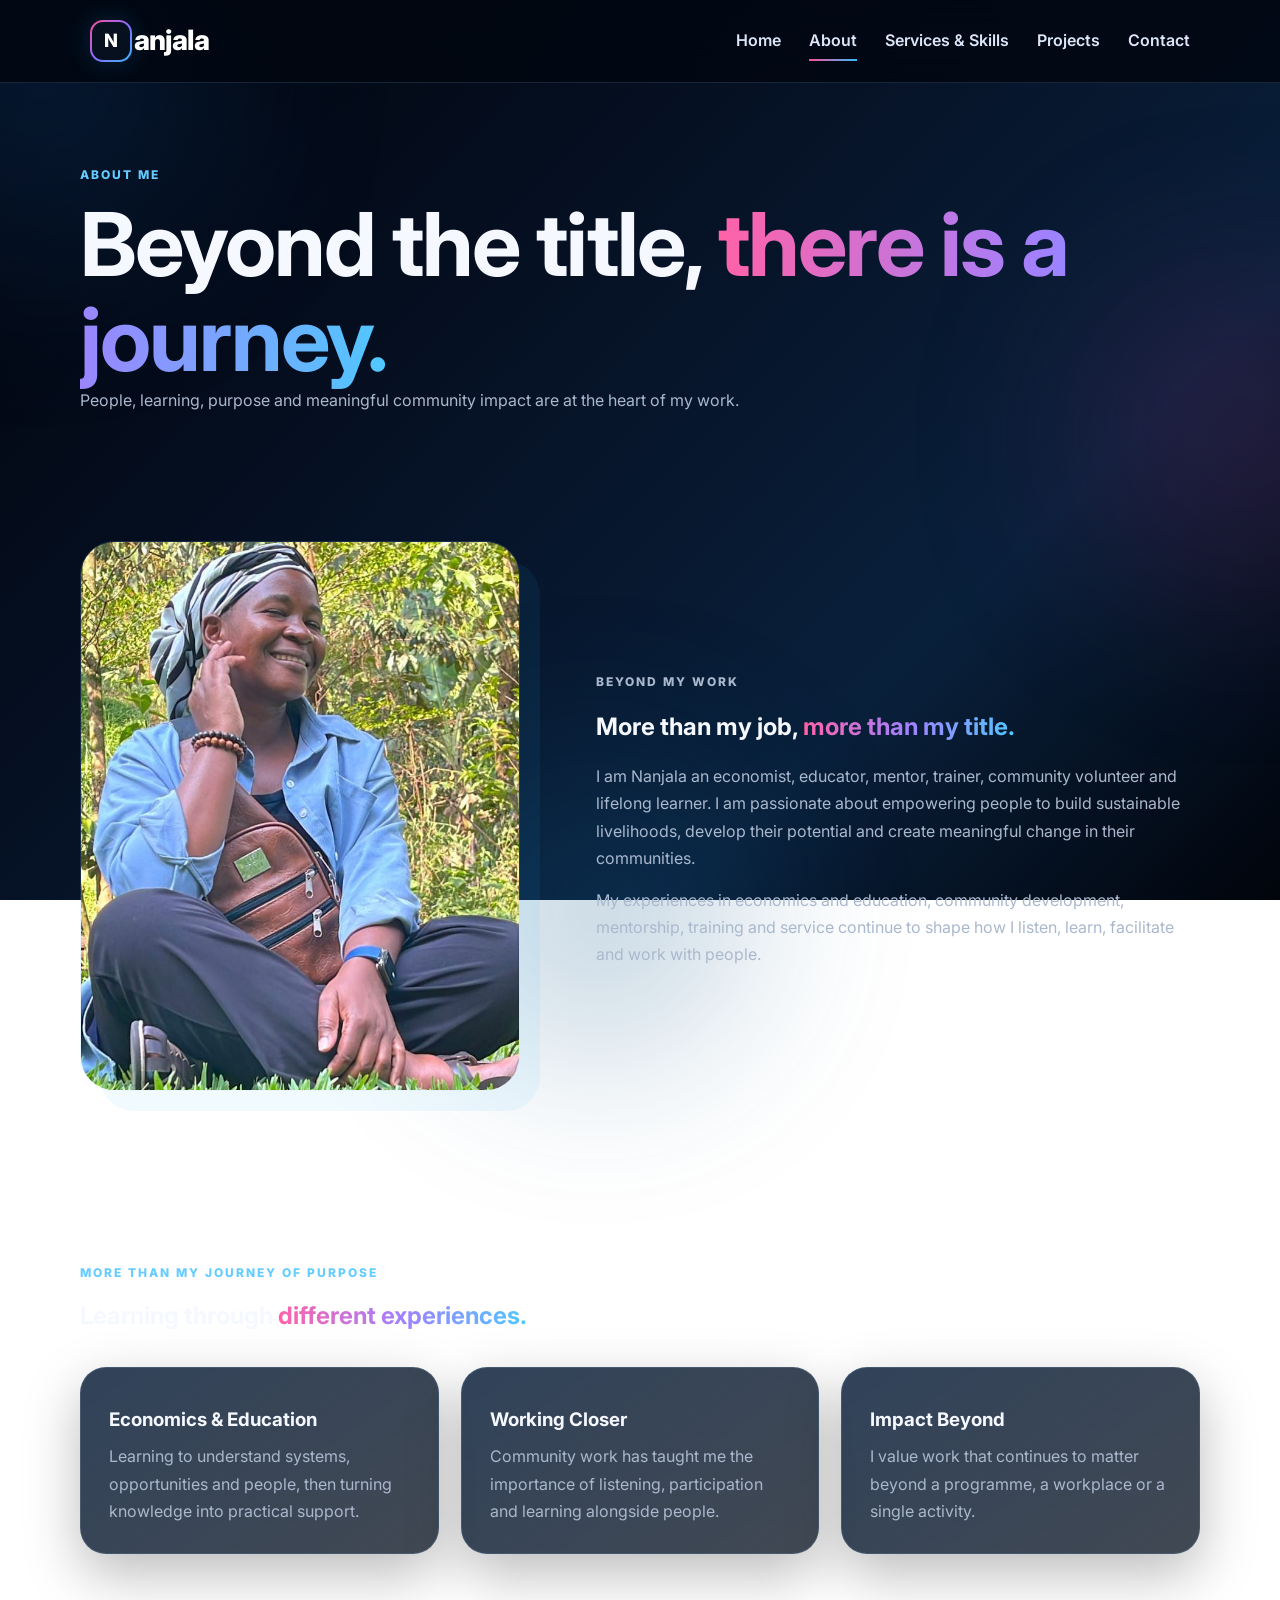
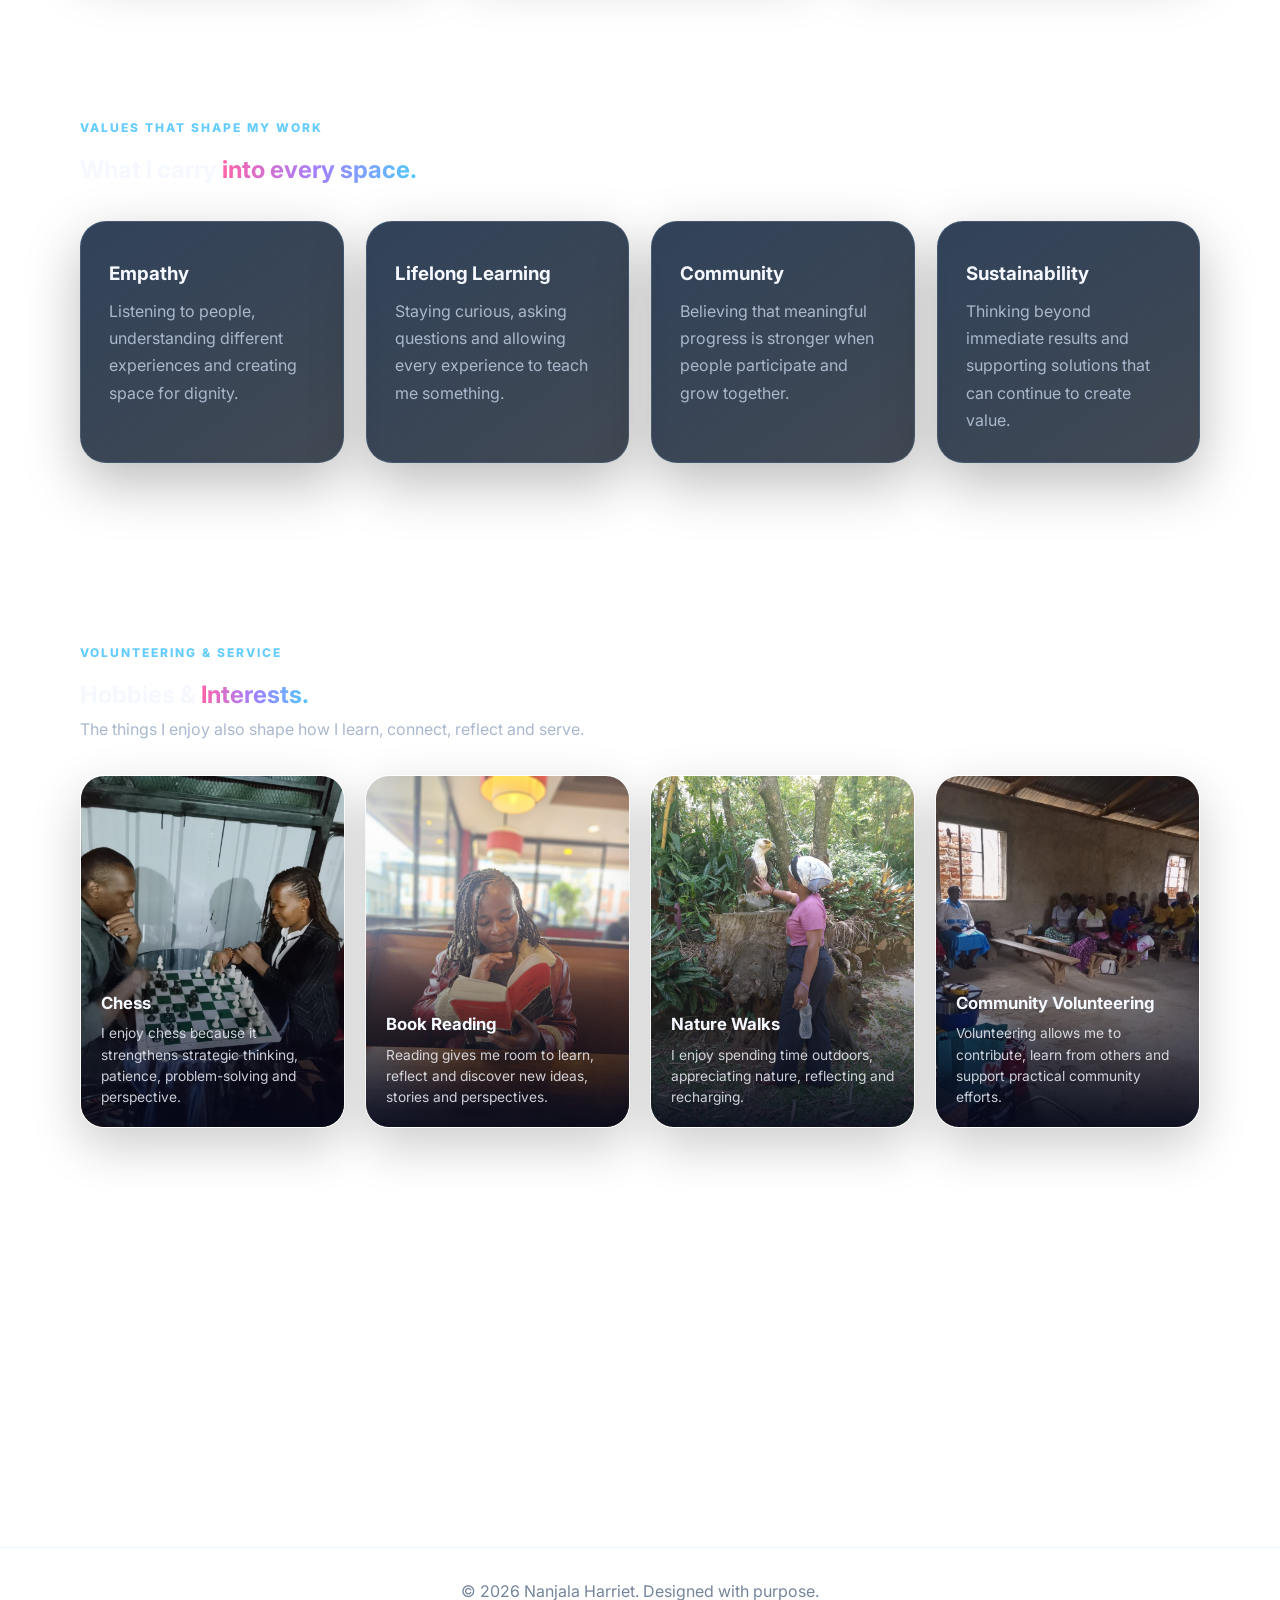
==== about.html @ 2cd3aeef "Add files via upload" ====
<!DOCTYPE html>
<html lang="en">
<head>
  <meta charset="UTF-8">
  <meta name="viewport" content="width=device-width, initial-scale=1.0">
  <title>About | Nanjala Harriet</title>
  <link rel="preconnect" href="https://fonts.googleapis.com">
  <link rel="preconnect" href="https://fonts.gstatic.com" crossorigin>
  <link href="https://fonts.googleapis.com/css2?family=Inter:wght@400;500;600;700;800&display=swap" rel="stylesheet">
  <link rel="stylesheet" href="styles.css">
</head>
<body>
  <div class="bg-glow g1"></div><div class="bg-glow g2"></div><div class="bg-glow g3"></div>

  <header>
    <a class="logo" href="index.html"><span class="logo-mark">N</span><span class="logo-name">anjala</span></a>
    <button class="menu" aria-label="Open navigation">☰</button>
    <nav>
      <a href="index.html">Home</a><a class="active" href="about.html">About</a>
      <a href="services.html">Services & Skills</a><a href="projects.html">Projects</a><a href="contact.html">Contact</a>
    </nav>
  </header>

  <main>
    <section class="page section">
      <p class="eyebrow">ABOUT ME</p>
      <h1>Beyond the title, <span>there is a journey.</span></h1>
      <p>People, learning, purpose and meaningful community impact are at the heart of my work.</p>
    </section>

    <section class="section about">
      <div class="about-img reveal"><img src="posed image.jpeg"></div>
      <div class="reveal">
        <p class="eyebrow">BEYOND MY WORK</p>
        <h2>More than my job, <span>more than my title.</span></h2>
        <p>
          I am Nanjala an economist, educator, mentor, trainer, community
          volunteer and lifelong learner. I am passionate about empowering
          people to build sustainable livelihoods, develop their potential and
          create meaningful change in their communities.
        </p>
        <p>
          My experiences in economics and education, community development,
          mentorship, training and service continue to shape how I listen,
          learn, facilitate and work with people.
        </p>
      </div>
    </section>

    <section class="section purpose-section reveal">
      <p class="eyebrow">MORE THAN MY JOURNEY OF PURPOSE</p>
      <h2>Learning through <span>different experiences.</span></h2>
      <div class="purpose-grid">
        <article class="card"><h3>Economics & Education</h3><p>Learning to understand systems, opportunities and people, then turning knowledge into practical support.</p></article>
        <article class="card"><h3>Working Closer</h3><p>Community work has taught me the importance of listening, participation and learning alongside people.</p></article>
        <article class="card"><h3>Impact Beyond</h3><p>I value work that continues to matter beyond a programme, a workplace or a single activity.</p></article>
      </div>
    </section>

    <section class="section reveal">
      <p class="eyebrow">VALUES THAT SHAPE MY WORK</p>
      <h2>What I carry <span>into every space.</span></h2>
      <div class="values-grid">
        <article class="card"><h3>Empathy</h3><p>Listening to people, understanding different experiences and creating space for dignity.</p></article>
        <article class="card"><h3>Lifelong Learning</h3><p>Staying curious, asking questions and allowing every experience to teach me something.</p></article>
        <article class="card"><h3>Community</h3><p>Believing that meaningful progress is stronger when people participate and grow together.</p></article>
        <article class="card"><h3>Sustainability</h3><p>Thinking beyond immediate results and supporting solutions that can continue to create value.</p></article>
      </div>
    </section>

    <!-- HOBBIES ONLY ON ABOUT PAGE -->
    <section class="section hobbies-gallery-section reveal">
      <div class="section-heading">
        <p class="eyebrow">VOLUNTEERING & SERVICE</p>
        <h2>Hobbies & <span>Interests.</span></h2>
        <p>The things I enjoy also shape how I learn, connect, reflect and serve.</p>
      </div>

      <div class="hobbies-photo-grid four">
        <figure class="hobby-photo-card">
          <img src="playing chess.jpeg" alt="Chess">
          <figcaption><strong>Chess</strong><span>I enjoy chess because it strengthens strategic thinking, patience, problem-solving and perspective.</span></figcaption>
        </figure>
        <figure class="hobby-photo-card">
          <img src="book reading.jpeg" alt="Book reading">
          <figcaption><strong>Book Reading</strong><span>Reading gives me room to learn, reflect and discover new ideas, stories and perspectives.</span></figcaption>
        </figure>
        <figure class="hobby-photo-card">
          <img src="nature walk.jpeg" alt="Nature walks">
          <figcaption><strong>Nature Walks</strong><span>I enjoy spending time outdoors, appreciating nature, reflecting and recharging.</span></figcaption>
        </figure>
        <figure class="hobby-photo-card">
          <img src="community.jpeg" alt="Community volunteering">
          <figcaption><strong>Community Volunteering</strong><span>Volunteering allows me to contribute, learn from others and support practical community efforts.</span></figcaption>
        </figure>
      </div>
    </section>

    <section class="section quote reveal">
      “Impact is not only about what we achieve professionally, but also about the people we touch, the spaces we create, and the communities we contribute to.”
    </section>
  </main>

  <footer>© 2026 Nanjala Harriet. Designed with purpose.</footer>
  <script src="script.js"></script>
</body>
</html>
---- styles.css ----
*{box-sizing:border-box;margin:0;padding:0}
html{scroll-behavior:smooth}
:root{
  --pink:#ff4f9a;--purple:#8c6cff;--blue:#35baff;
  --bg:#020611;--line:rgba(140,190,235,.16);
  --text:#f5f8ff;--muted:#aab8cd
}
body{
  font-family:'Inter',Arial,sans-serif;color:var(--text);
  background:linear-gradient(135deg,#01030a 0%,#061226 42%,#09203b 72%,#01040b 100%);
  background-attachment:fixed;line-height:1.7;min-height:100vh;overflow-x:hidden
}
.bg-glow{position:fixed;border-radius:50%;filter:blur(90px);opacity:.25;z-index:-1;pointer-events:none}
.g1{width:360px;height:360px;background:#164f92;left:-140px;top:-100px}
.g2{width:330px;height:330px;background:#76235f;right:-130px;top:30%}
.g3{width:300px;height:300px;background:#145a8a;left:35%;bottom:-160px}

header{
  position:sticky;top:0;z-index:100;display:flex;align-items:center;
  justify-content:space-between;padding:17px 7%;background:rgba(2,7,17,.82);
  backdrop-filter:blur(18px);border-bottom:1px solid var(--line)
}

/* Nanjala logo: the N has the rounded bordered mark, followed by Nanjala */
.logo{display:flex;align-items:center;gap:2px;color:#fff;text-decoration:none;font-weight:800}
.logo-name{font-size:1.75rem;letter-spacing:-.6px}
.logo-mark{
  width:42px;height:42px;border-radius:13px;display:grid;place-items:center;
  font-size:1.15rem;color:#fff;
  border:2px solid transparent;
  background:
    linear-gradient(#07101f,#07101f) padding-box,
    linear-gradient(135deg,var(--pink),var(--purple),var(--blue)) border-box;
  box-shadow:0 0 24px rgba(53,186,255,.16)
}
nav{display:flex;gap:28px}
nav a{color:#dbe7f8;text-decoration:none;font-weight:600;position:relative}
nav a:after{content:"";position:absolute;bottom:-7px;left:0;width:0;height:2px;background:linear-gradient(90deg,var(--pink),var(--blue));transition:.3s}
nav a:hover:after,nav a.active:after{width:100%}
.menu{display:none;background:transparent;color:#fff;border:1px solid var(--line);border-radius:10px;font-size:1.5rem;padding:4px 10px}

.section{width:min(1120px,90%);margin:auto;padding:82px 0}
.hero{min-height:calc(100vh - 75px);display:grid;grid-template-columns:1.1fr .9fr;align-items:center;gap:55px}
.eyebrow{font-size:.75rem;font-weight:800;letter-spacing:2px;color:#64ccff;margin-bottom:12px}
.hero h1,.page h1{font-size:clamp(3rem,7vw,5.5rem);line-height:1.08;letter-spacing:-2px}
.hero h1 span,.page h1 span,h2 span{
  background:linear-gradient(90deg,#ff62a8,#a081ff,#50c8ff);
  -webkit-background-clip:text;background-clip:text;color:transparent
}
.role-line{font-size:1.25rem;margin:20px 0;color:#d9e5f5;min-height:1.7em}
#roleText{
  display:inline-block;background:linear-gradient(90deg,#ff62a8,#a081ff,#50c8ff);
  -webkit-background-clip:text;background-clip:text;color:transparent;
  transition:opacity .45s ease,transform .45s ease
}
#roleText.role-out{opacity:0;transform:translateY(-10px)}
#roleText.role-in{animation:roleIn .5s ease both}
.hero-tagline{
  display:inline-block;font-size:1rem;font-weight:800;line-height:1.35;
  padding:7px 13px;border:1px solid rgba(99,202,255,.22);
  border-radius:999px;background:rgba(255,255,255,.035);margin-bottom:14px
}
.lead,.page>p:last-child,.muted{color:var(--muted)}
.buttons{display:flex;gap:13px;flex-wrap:wrap;margin:28px 0}
.btn{
  display:inline-block;border:0;border-radius:50px;padding:13px 24px;color:#fff;
  text-decoration:none;font-weight:800;cursor:pointer;
  background:linear-gradient(100deg,var(--pink),var(--purple));
  box-shadow:0 12px 35px rgba(255,79,154,.18);transition:.3s
}
.btn:hover{transform:translateY(-4px)}
.btn.outline{background:transparent;border:1px solid rgba(99,202,255,.5);box-shadow:none}
.socials{display:flex;gap:10px}
.socials a{
  width:42px;height:42px;border:1px solid var(--line);border-radius:50%;
  display:grid;place-items:center;color:#e8f5ff;text-decoration:none;
  background:rgba(255,255,255,.04);transition:.3s
}
.socials a:hover{transform:translateY(-4px);background:linear-gradient(135deg,var(--pink),var(--purple))}

.hero-photo{display:grid;place-items:center;position:relative}
.photo{
  width:min(430px,82vw);aspect-ratio:1;padding:9px;border-radius:50%;
  background:linear-gradient(135deg,var(--pink),var(--purple),var(--blue));
  box-shadow:0 0 70px rgba(53,186,255,.18);animation:float 5s ease-in-out infinite
}
.photo img{
  width:100%;height:100%;object-fit:cover;border-radius:50%;
  border:5px solid #07101f;display:block
}
.tag{
  position:absolute;padding:8px 16px;border-radius:30px;background:rgba(8,18,34,.9);
  border:1px solid var(--line);box-shadow:0 12px 30px #0005;font-size:.8rem;animation:bounce 3s infinite
}
.t1{top:12%;right:0}.t2{bottom:12%;left:0;animation-delay:1s}

.content-section{border-top:1px solid var(--line)}
.wide-copy{max-width:850px;color:var(--muted);font-size:1.05rem;margin-top:20px}
.split-section{display:grid;grid-template-columns:1fr 1fr;gap:70px}
.split-section p{color:var(--muted);margin:0 0 18px}
.story-card{
  display:flex;justify-content:space-between;align-items:center;gap:35px;
  padding:42px;border:1px solid var(--line);border-radius:30px;
  background:linear-gradient(110deg,rgba(255,79,154,.09),rgba(53,186,255,.08))
}
.story-card p{color:var(--muted);max-width:720px}
.identity-grid,.purpose-grid,.values-grid{display:grid;grid-template-columns:repeat(4,1fr);gap:22px;margin-top:30px}
.purpose-grid{grid-template-columns:repeat(3,1fr)}
.values-grid{grid-template-columns:repeat(4,1fr)}

.card{
  background:linear-gradient(145deg,rgba(15,35,62,.86),rgba(5,15,29,.76));
  border:1px solid var(--line);border-radius:26px;padding:28px;
  box-shadow:0 20px 55px #0004;transition:.35s
}
.card:hover{transform:translateY(-8px);border-color:rgba(99,202,255,.3)}
.card small,.project small{color:#64ccff;font-weight:800;letter-spacing:1.2px}
.card h3,.card h2{margin:8px 0}.card p{color:var(--muted)}

.featured-initiative{
  display:grid;grid-template-columns:.9fr 1.1fr;gap:55px;align-items:center
}
.featured-photo{
  border-radius:28px;padding:8px;
  background:linear-gradient(135deg,var(--pink),var(--purple),var(--blue));
  box-shadow:0 20px 55px rgba(0,0,0,.25)
}
.featured-photo img{
  display:block;width:100%;aspect-ratio:4/3;object-fit:cover;border-radius:22px;background:#07101f
}
.featured-initiative p:not(.eyebrow){color:var(--muted);margin:15px 0}
.link{
  color:#63ccff;font-weight:800;text-decoration:none;background:none;
  border:0;cursor:pointer;font-size:inherit
}
.cta{
  display:flex;justify-content:space-between;align-items:center;gap:25px;
  margin-bottom:40px;padding:38px;border:1px solid var(--line);border-radius:30px;
  background:linear-gradient(110deg,rgba(255,79,154,.09),rgba(53,186,255,.08))
}

.page{padding-bottom:45px}
.about{display:grid;grid-template-columns:.85fr 1.15fr;gap:70px;align-items:center}
.about-img img{
  width:100%;max-width:440px;aspect-ratio:4/5;object-fit:cover;
  border-radius:34px;border:1px solid var(--line);box-shadow:20px 20px 0 rgba(53,186,255,.07)
}
.about p{color:var(--muted);margin:15px 0}
.hidden{display:none}.hidden.show{display:block;animation:slide .4s}
.quote{
  text-align:center;border:1px solid var(--line);border-radius:30px;
  background:linear-gradient(135deg,rgba(255,79,154,.08),rgba(53,186,255,.07));
  font-size:clamp(1.35rem,3vw,2.1rem);color:#eaf2ff
}

.service-grid{display:grid;grid-template-columns:repeat(2,1fr);gap:22px}
.service h2{font-size:1.55rem}.service p{color:var(--muted);margin:12px 0}
.skills{display:grid;grid-template-columns:repeat(3,1fr);gap:22px;margin-top:30px}
.skill{margin:18px 0;color:#dce8f7}
.skill b{float:right;color:#64ccff;font-size:.8rem}
.skill i{display:block;height:7px;background:#14253d;border-radius:20px;margin-top:7px}
.skill i:after{
  content:"";display:block;width:var(--w);height:100%;border-radius:20px;
  background:linear-gradient(90deg,var(--pink),var(--purple),var(--blue))
}
.tools{display:flex;gap:10px;flex-wrap:wrap;margin-top:25px}
.tools span{
  padding:8px 14px;border-radius:30px;border:1px solid var(--line);
  background:rgba(255,255,255,.04);color:#d5e4f6
}

.filters{display:flex;gap:10px;justify-content:center;flex-wrap:wrap;margin-bottom:30px}
.filter{
  border:1px solid var(--line);background:rgba(255,255,255,.04);color:#dce8f7;
  padding:9px 17px;border-radius:30px;cursor:pointer;font-weight:700
}
.filter.active,.filter:hover{background:linear-gradient(100deg,var(--pink),var(--purple));color:#fff}
.projects{display:grid;grid-template-columns:repeat(2,1fr);gap:24px}
.project{
  background:linear-gradient(145deg,rgba(15,35,62,.86),rgba(5,15,29,.76));
  border:1px solid var(--line);border-radius:26px;overflow:hidden;transition:.35s
}
.project:hover{transform:translateY(-9px);border-color:rgba(99,202,255,.35)}
.project-photo{height:245px;background:linear-gradient(135deg,#09162c,#101d38);overflow:hidden}
.project-photo img{width:100%;height:100%;object-fit:cover;display:block;transition:.6s}
.project:hover img{transform:scale(1.05)}
.project>div:last-child{padding:24px}
.project p{color:var(--muted)}
.project-contribution{margin-top:12px!important}
.project-contribution strong{color:#eaf2ff}

.hobbies-gallery-section{margin-top:1rem}
.hobbies-gallery-section .section-heading{max-width:760px;margin-bottom:2rem}
.hobbies-gallery-section .section-heading p:last-child{color:var(--muted)}
.hobbies-photo-grid{display:grid;grid-template-columns:repeat(4,1fr);gap:1.25rem}
.hobby-photo-card{
  position:relative;overflow:hidden;min-height:350px;margin:0;border-radius:24px;
  border:1px solid rgba(255,255,255,.11);background:rgba(255,255,255,.045);
  box-shadow:0 18px 50px rgba(0,0,0,.20);transition:.35s
}
.hobby-photo-card:hover{transform:translateY(-7px);border-color:rgba(236,72,153,.38)}
.hobby-photo-card img{width:100%;height:100%;min-height:350px;display:block;object-fit:cover;transition:.55s}
.hobby-photo-card:hover img{transform:scale(1.05)}
.hobby-photo-card:after{
  content:"";position:absolute;inset:35% 0 0;
  background:linear-gradient(to bottom,transparent,rgba(5,8,25,.92));pointer-events:none
}
.hobby-photo-card figcaption{
  position:absolute;z-index:2;left:1.25rem;right:1.25rem;bottom:1.15rem;
  display:flex;flex-direction:column;gap:.35rem
}
.hobby-photo-card figcaption strong{font-size:1.05rem}
.hobby-photo-card figcaption span{font-size:.86rem;line-height:1.55;opacity:.82}

.contact{display:grid;grid-template-columns:.85fr 1.15fr;gap:65px}
.contact h2{margin-bottom:15px}
.contact-item{padding:15px 0;border-bottom:1px solid var(--line);display:flex;flex-direction:column}
.contact-item b{color:#64ccff}.contact-item span{color:var(--muted)}
.contact-link{color:#dce8f7;text-decoration:none}.contact-link:hover{color:#64ccff}
form label{display:block;font-weight:700;margin-bottom:16px}
input,textarea{
  width:100%;margin-top:7px;background:rgba(255,255,255,.045);
  border:1px solid var(--line);border-radius:14px;padding:13px;color:#fff;outline:none
}
input:focus,textarea:focus{border-color:#64ccff;box-shadow:0 0 0 4px rgba(53,186,255,.08)}
footer{text-align:center;padding:30px 7%;border-top:1px solid var(--line);color:#74859c}
.reveal{opacity:0;transform:translateY(25px);transition:.7s}
.reveal.visible{opacity:1;transform:none}

@keyframes float{50%{transform:translateY(-14px)}}
@keyframes bounce{50%{transform:translateY(-10px)}}
@keyframes slide{from{opacity:0;transform:translateY(-8px)}to{opacity:1;transform:none}}
@keyframes roleIn{from{opacity:0;transform:translateY(10px)}to{opacity:1;transform:translateY(0)}}

@media(max-width:950px){
  .identity-grid,.values-grid{grid-template-columns:1fr 1fr}
  .hobbies-photo-grid{grid-template-columns:1fr 1fr}
}
@media(max-width:850px){
  .menu{display:block}
  nav{
    display:none;position:absolute;left:0;top:72px;width:100%;padding:20px 7%;
    background:rgba(2,7,17,.98);flex-direction:column;gap:18px;border-bottom:1px solid var(--line)
  }
  nav.open{display:flex}
  .hero,.about,.contact,.split-section,.featured-initiative{grid-template-columns:1fr}
  .hero-photo{order:-1}
  .hero{padding-top:55px}
  .story-card,.cta{flex-direction:column;align-items:flex-start}
  .service-grid,.skills,.projects,.purpose-grid{grid-template-columns:1fr 1fr}
  .two{grid-template-columns:1fr}
}
@media(max-width:560px){
  .section{padding:62px 0}
  .identity-grid,.values-grid,.service-grid,.skills,.projects,.purpose-grid,.hobbies-photo-grid{grid-template-columns:1fr}
  .hero h1,.page h1{font-size:3rem}
  .photo{width:285px}
  .tag{display:none}
  .story-card{padding:28px}
  .logo-name{font-size:1.5rem}
}
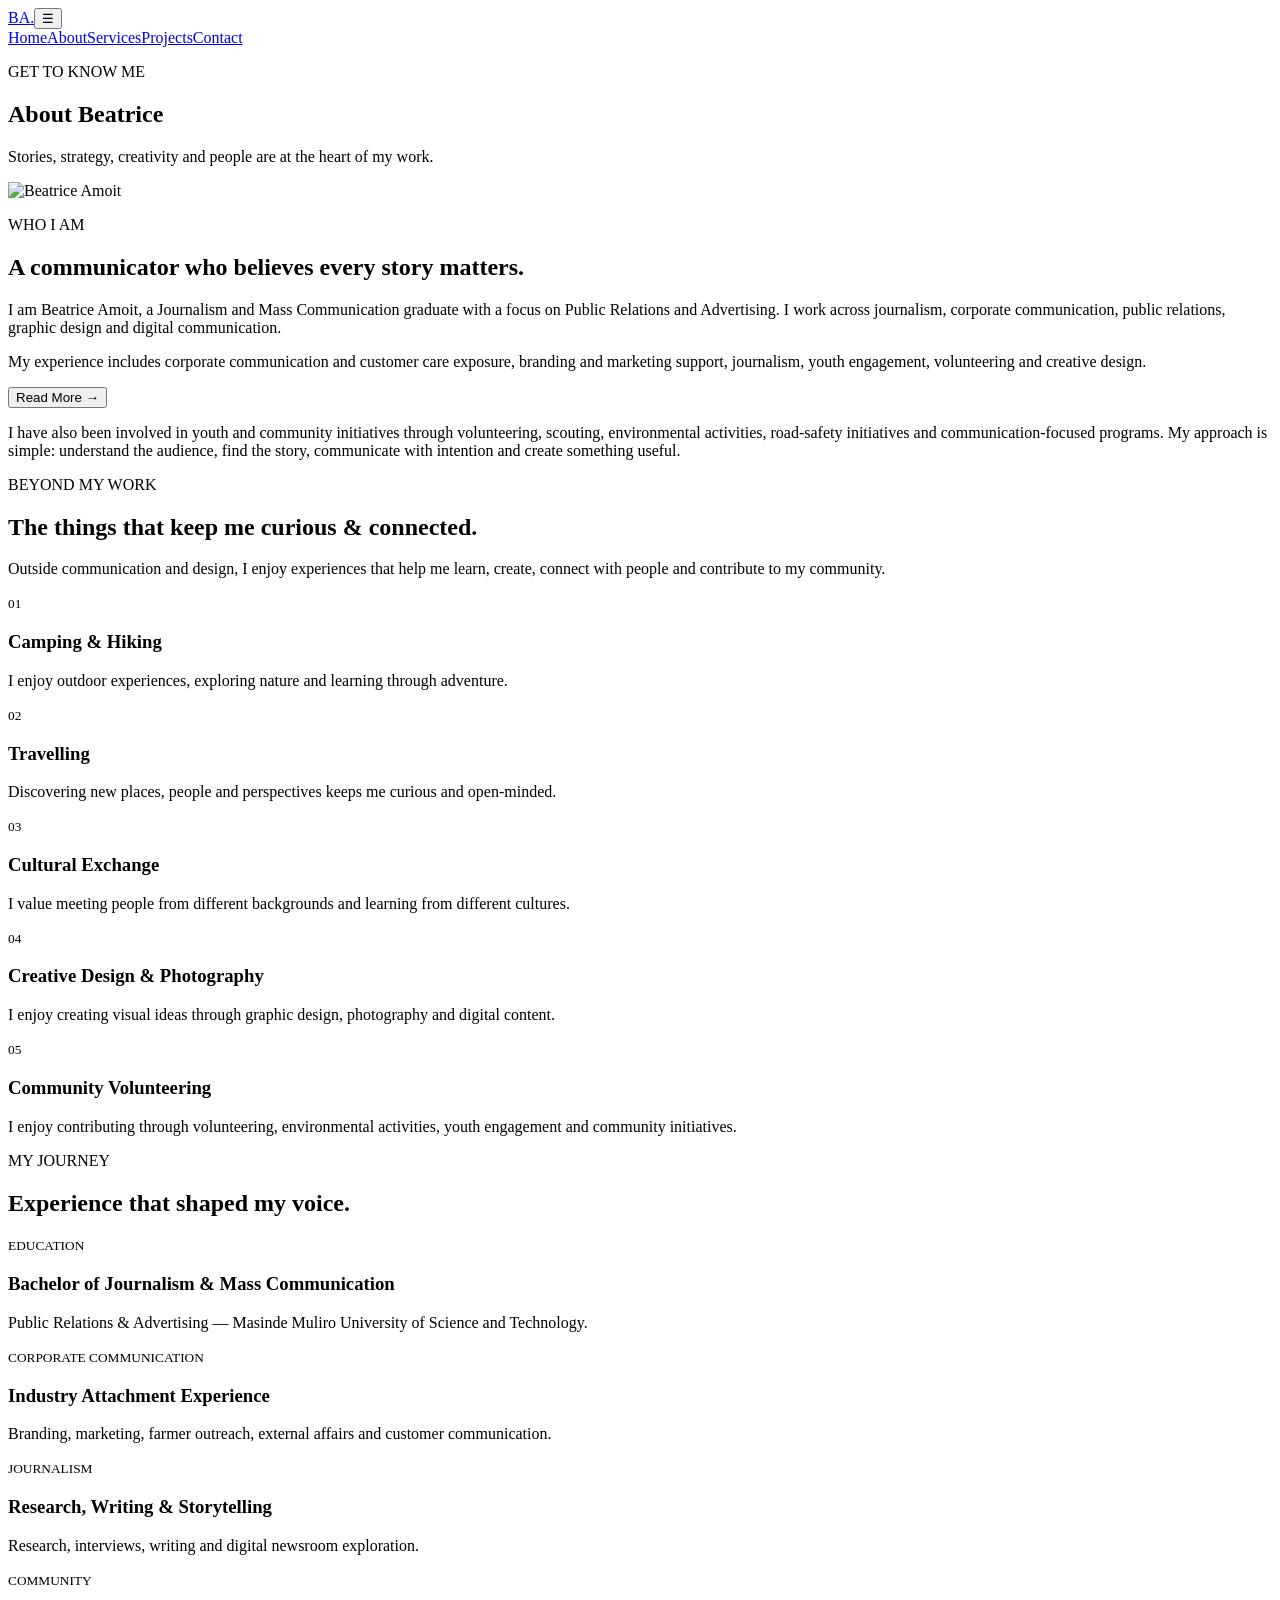
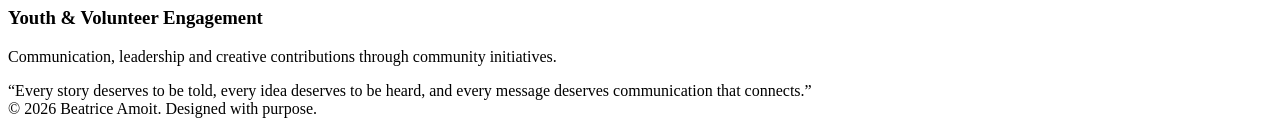
==== commit fd9e84c3: "Add files via upload" ====
--- a/about.html
+++ b/about.html
@@ -1,107 +1,9 @@
-<!DOCTYPE html>
-<html lang="en">
-<head>
-  <meta charset="UTF-8">
-  <meta name="viewport" content="width=device-width, initial-scale=1.0">
-  <title>About | Nanjala Harriet</title>
-  <link rel="preconnect" href="https://fonts.googleapis.com">
-  <link rel="preconnect" href="https://fonts.gstatic.com" crossorigin>
-  <link href="https://fonts.googleapis.com/css2?family=Inter:wght@400;500;600;700;800&display=swap" rel="stylesheet">
-  <link rel="stylesheet" href="styles.css">
-</head>
-<body>
-  <div class="bg-glow g1"></div><div class="bg-glow g2"></div><div class="bg-glow g3"></div>
-
-  <header>
-    <a class="logo" href="index.html"><span class="logo-mark">N</span><span class="logo-name">anjala</span></a>
-    <button class="menu" aria-label="Open navigation">☰</button>
-    <nav>
-      <a href="index.html">Home</a><a class="active" href="about.html">About</a>
-      <a href="services.html">Services & Skills</a><a href="projects.html">Projects</a><a href="contact.html">Contact</a>
-    </nav>
-  </header>
-
-  <main>
-    <section class="page section">
-      <p class="eyebrow">ABOUT ME</p>
-      <h1>Beyond the title, <span>there is a journey.</span></h1>
-      <p>People, learning, purpose and meaningful community impact are at the heart of my work.</p>
-    </section>
-
-    <section class="section about">
-      <div class="about-img reveal"><img src="posed image.jpeg"></div>
-      <div class="reveal">
-        <p class="eyebrow">BEYOND MY WORK</p>
-        <h2>More than my job, <span>more than my title.</span></h2>
-        <p>
-          I am Nanjala an economist, educator, mentor, trainer, community
-          volunteer and lifelong learner. I am passionate about empowering
-          people to build sustainable livelihoods, develop their potential and
-          create meaningful change in their communities.
-        </p>
-        <p>
-          My experiences in economics and education, community development,
-          mentorship, training and service continue to shape how I listen,
-          learn, facilitate and work with people.
-        </p>
-      </div>
-    </section>
-
-    <section class="section purpose-section reveal">
-      <p class="eyebrow">MORE THAN MY JOURNEY OF PURPOSE</p>
-      <h2>Learning through <span>different experiences.</span></h2>
-      <div class="purpose-grid">
-        <article class="card"><h3>Economics & Education</h3><p>Learning to understand systems, opportunities and people, then turning knowledge into practical support.</p></article>
-        <article class="card"><h3>Working Closer</h3><p>Community work has taught me the importance of listening, participation and learning alongside people.</p></article>
-        <article class="card"><h3>Impact Beyond</h3><p>I value work that continues to matter beyond a programme, a workplace or a single activity.</p></article>
-      </div>
-    </section>
-
-    <section class="section reveal">
-      <p class="eyebrow">VALUES THAT SHAPE MY WORK</p>
-      <h2>What I carry <span>into every space.</span></h2>
-      <div class="values-grid">
-        <article class="card"><h3>Empathy</h3><p>Listening to people, understanding different experiences and creating space for dignity.</p></article>
-        <article class="card"><h3>Lifelong Learning</h3><p>Staying curious, asking questions and allowing every experience to teach me something.</p></article>
-        <article class="card"><h3>Community</h3><p>Believing that meaningful progress is stronger when people participate and grow together.</p></article>
-        <article class="card"><h3>Sustainability</h3><p>Thinking beyond immediate results and supporting solutions that can continue to create value.</p></article>
-      </div>
-    </section>
-
-    <!-- HOBBIES ONLY ON ABOUT PAGE -->
-    <section class="section hobbies-gallery-section reveal">
-      <div class="section-heading">
-        <p class="eyebrow">VOLUNTEERING & SERVICE</p>
-        <h2>Hobbies & <span>Interests.</span></h2>
-        <p>The things I enjoy also shape how I learn, connect, reflect and serve.</p>
-      </div>
-
-      <div class="hobbies-photo-grid four">
-        <figure class="hobby-photo-card">
-          <img src="playing chess.jpeg" alt="Chess">
-          <figcaption><strong>Chess</strong><span>I enjoy chess because it strengthens strategic thinking, patience, problem-solving and perspective.</span></figcaption>
-        </figure>
-        <figure class="hobby-photo-card">
-          <img src="book reading.jpeg" alt="Book reading">
-          <figcaption><strong>Book Reading</strong><span>Reading gives me room to learn, reflect and discover new ideas, stories and perspectives.</span></figcaption>
-        </figure>
-        <figure class="hobby-photo-card">
-          <img src="nature walk.jpeg" alt="Nature walks">
-          <figcaption><strong>Nature Walks</strong><span>I enjoy spending time outdoors, appreciating nature, reflecting and recharging.</span></figcaption>
-        </figure>
-        <figure class="hobby-photo-card">
-          <img src="community.jpeg" alt="Community volunteering">
-          <figcaption><strong>Community Volunteering</strong><span>Volunteering allows me to contribute, learn from others and support practical community efforts.</span></figcaption>
-        </figure>
-      </div>
-    </section>
-
-    <section class="section quote reveal">
-      “Impact is not only about what we achieve professionally, but also about the people we touch, the spaces we create, and the communities we contribute to.”
-    </section>
-  </main>
-
-  <footer>© 2026 Nanjala Harriet. Designed with purpose.</footer>
-  <script src="script.js"></script>
-</body>
-</html>
+<!DOCTYPE html><html lang="en"><head>
+<meta charset="UTF-8"><meta name="viewport" content="width=device-width, initial-scale=1.0"><title>About | Beatrice Amoit</title>
+<link rel="preconnect" href="https://fonts.googleapis.com"><link rel="preconnect" href="https://fonts.gstatic.com" crossorigin><link href="https://fonts.googleapis.com/css2?family=Inter:wght@400;500;600;700;800&display=swap" rel="stylesheet"><link rel="stylesheet" href="style.css"></head><body>
+<div class="bg-glow g1"></div><div class="bg-glow g2"></div><div class="bg-glow g3"></div><header><a class="logo" href="index.html">BA<span>.</span></a><button class="menu">☰</button><nav><a href="index.html">Home</a><a class="active" href="about.html">About</a><a href="services.html">Services</a><a href="projects.html">Projects</a><a href="contact.html">Contact</a></nav></header>
+<main><section class="page section"><p class="eyebrow">GET TO KNOW ME</p><h1>About <span>Beatrice</span></h1><p>Stories, strategy, creativity and people are at the heart of my work.</p></section>
+<section class="section about"><div class="about-img reveal"><img src="lv_0_20260823084604.jpg (1)(1).jpeg" alt="Beatrice Amoit"></div><div class="reveal"><p class="eyebrow">WHO I AM</p><h2>A communicator who believes <span>every story matters.</span></h2><p>I am Beatrice Amoit, a Journalism and Mass Communication graduate with a focus on Public Relations and Advertising. I work across journalism, corporate communication, public relations, graphic design and digital communication.</p><p>My experience includes corporate communication and customer care exposure, branding and marketing support, journalism, youth engagement, volunteering and creative design.</p><button class="btn more" data-target="more">Read More →</button><div id="more" class="hidden"><p>I have also been involved in youth and community initiatives through volunteering, scouting, environmental activities, road-safety initiatives and communication-focused programs. My approach is simple: understand the audience, find the story, communicate with intention and create something useful.</p></div></div></section>
+<section class="section hobbies-section"><p class="eyebrow">BEYOND MY WORK</p><h2>The things that keep me <span>curious & connected.</span></h2><p class="muted">Outside communication and design, I enjoy experiences that help me learn, create, connect with people and contribute to my community.</p><div class="hobby-grid"><article class="card reveal"><small>01</small><h3>Camping & Hiking</h3><p>I enjoy outdoor experiences, exploring nature and learning through adventure.</p></article><article class="card reveal"><small>02</small><h3>Travelling</h3><p>Discovering new places, people and perspectives keeps me curious and open-minded.</p></article><article class="card reveal"><small>03</small><h3>Cultural Exchange</h3><p>I value meeting people from different backgrounds and learning from different cultures.</p></article><article class="card reveal"><small>04</small><h3>Creative Design & Photography</h3><p>I enjoy creating visual ideas through graphic design, photography and digital content.</p></article><article class="card reveal"><small>05</small><h3>Community Volunteering</h3><p>I enjoy contributing through volunteering, environmental activities, youth engagement and community initiatives.</p></article></div></section>
+<section class="section"><p class="eyebrow">MY JOURNEY</p><h2>Experience that shaped <span>my voice.</span></h2><div class="timeline"><article class="card"><small>EDUCATION</small><h3>Bachelor of Journalism & Mass Communication</h3><p>Public Relations & Advertising — Masinde Muliro University of Science and Technology.</p></article><article class="card"><small>CORPORATE COMMUNICATION</small><h3>Industry Attachment Experience</h3><p>Branding, marketing, farmer outreach, external affairs and customer communication.</p></article><article class="card"><small>JOURNALISM</small><h3>Research, Writing & Storytelling</h3><p>Research, interviews, writing and digital newsroom exploration.</p></article><article class="card"><small>COMMUNITY</small><h3>Youth & Volunteer Engagement</h3><p>Communication, leadership and creative contributions through community initiatives.</p></article></div></section>
+<section class="section quote">“Every story deserves to be told, every idea deserves to be heard, and every message deserves communication that connects.”</section></main><footer>© 2026 Beatrice Amoit. Designed with purpose.</footer><script src="script.js"></script></body></html>
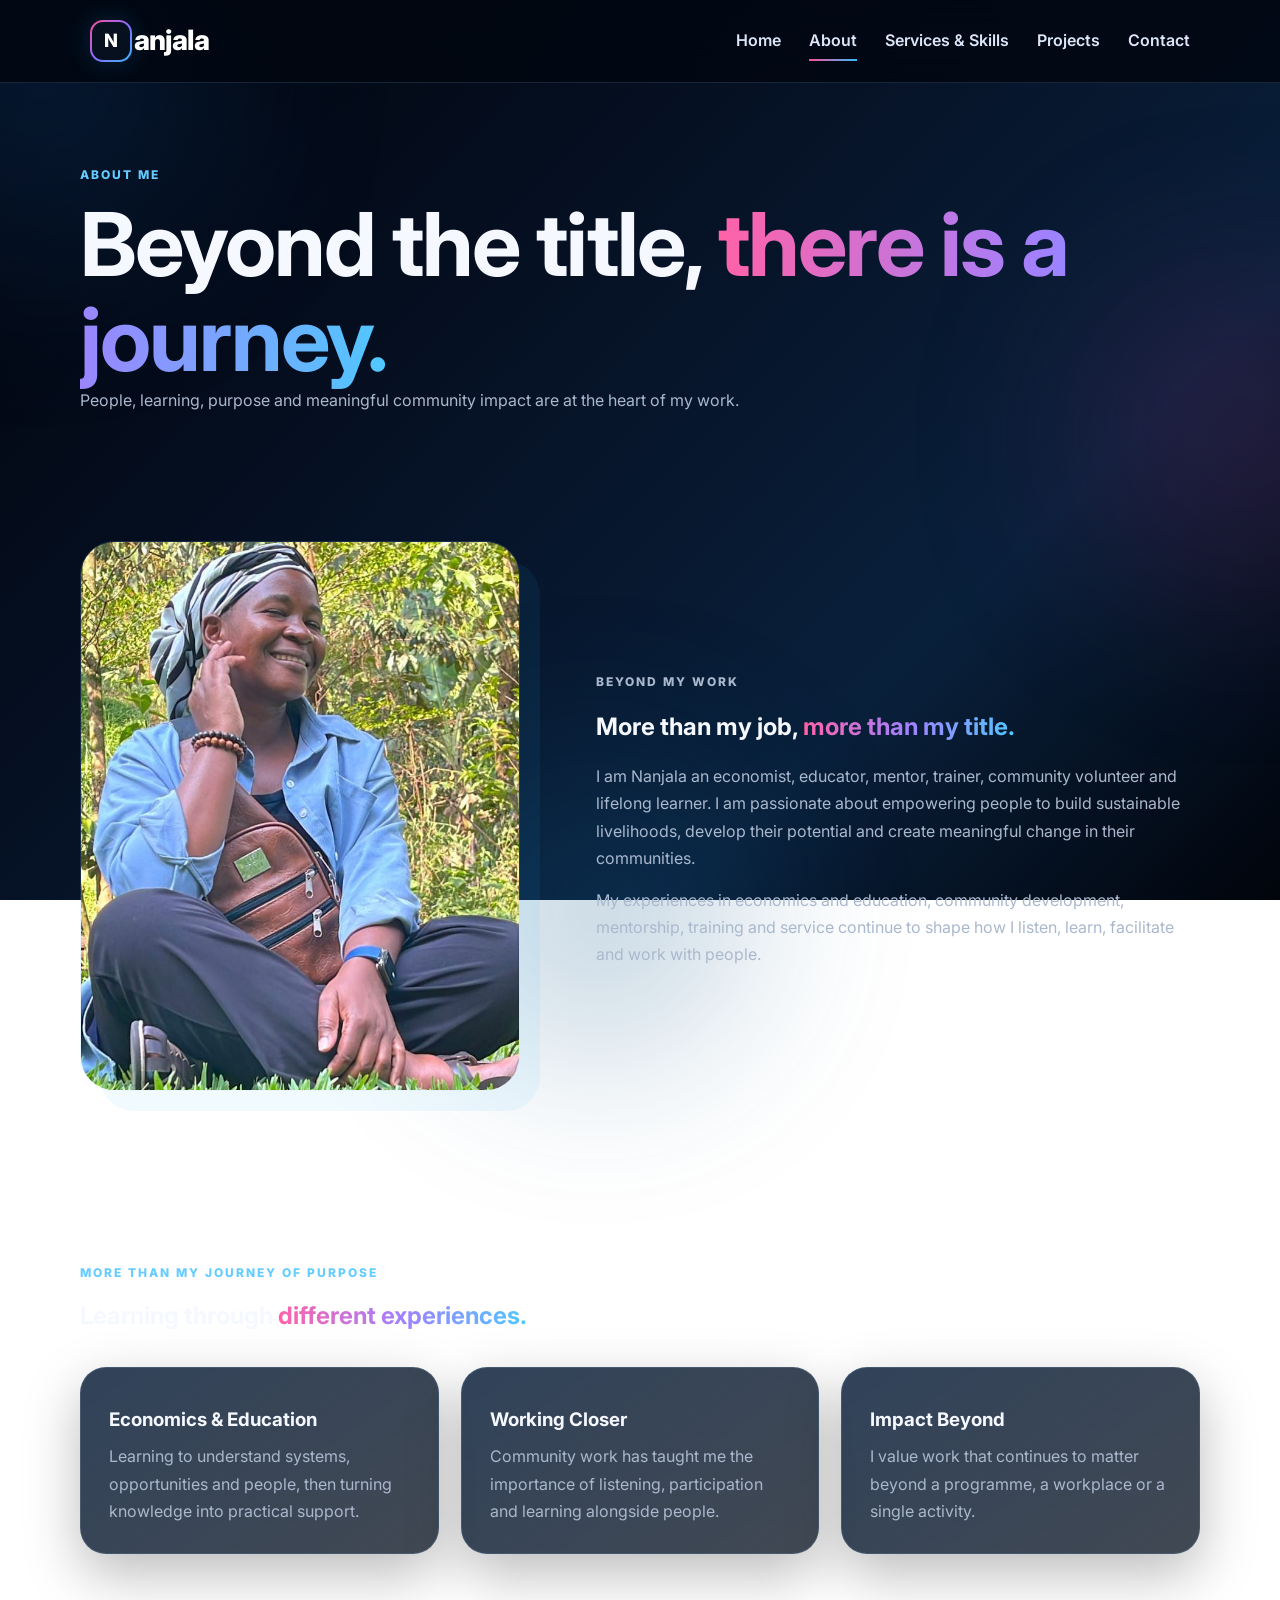
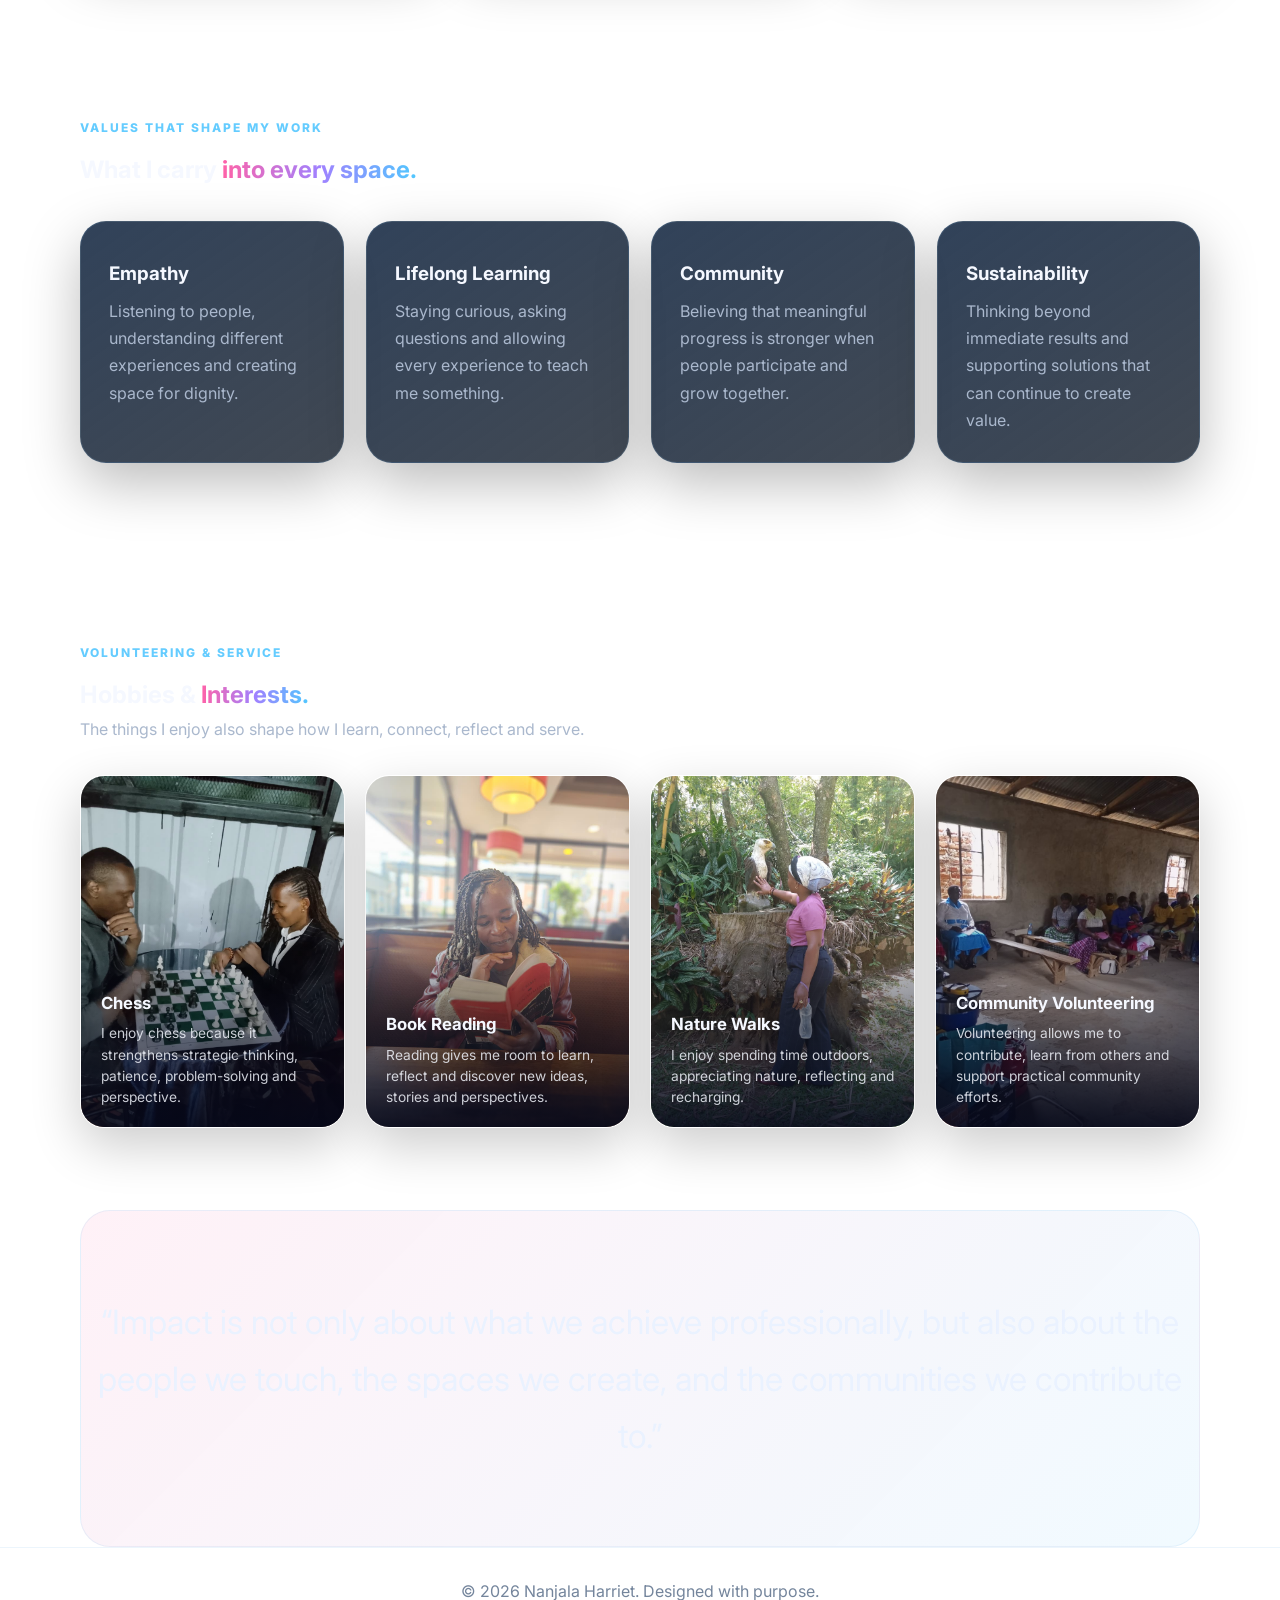
==== commit 05794a88: "Add files via upload" ====
--- a/about.html
+++ b/about.html
@@ -1,9 +1,107 @@
-<!DOCTYPE html><html lang="en"><head>
-<meta charset="UTF-8"><meta name="viewport" content="width=device-width, initial-scale=1.0"><title>About | Beatrice Amoit</title>
-<link rel="preconnect" href="https://fonts.googleapis.com"><link rel="preconnect" href="https://fonts.gstatic.com" crossorigin><link href="https://fonts.googleapis.com/css2?family=Inter:wght@400;500;600;700;800&display=swap" rel="stylesheet"><link rel="stylesheet" href="style.css"></head><body>
-<div class="bg-glow g1"></div><div class="bg-glow g2"></div><div class="bg-glow g3"></div><header><a class="logo" href="index.html">BA<span>.</span></a><button class="menu">☰</button><nav><a href="index.html">Home</a><a class="active" href="about.html">About</a><a href="services.html">Services</a><a href="projects.html">Projects</a><a href="contact.html">Contact</a></nav></header>
-<main><section class="page section"><p class="eyebrow">GET TO KNOW ME</p><h1>About <span>Beatrice</span></h1><p>Stories, strategy, creativity and people are at the heart of my work.</p></section>
-<section class="section about"><div class="about-img reveal"><img src="lv_0_20260823084604.jpg (1)(1).jpeg" alt="Beatrice Amoit"></div><div class="reveal"><p class="eyebrow">WHO I AM</p><h2>A communicator who believes <span>every story matters.</span></h2><p>I am Beatrice Amoit, a Journalism and Mass Communication graduate with a focus on Public Relations and Advertising. I work across journalism, corporate communication, public relations, graphic design and digital communication.</p><p>My experience includes corporate communication and customer care exposure, branding and marketing support, journalism, youth engagement, volunteering and creative design.</p><button class="btn more" data-target="more">Read More →</button><div id="more" class="hidden"><p>I have also been involved in youth and community initiatives through volunteering, scouting, environmental activities, road-safety initiatives and communication-focused programs. My approach is simple: understand the audience, find the story, communicate with intention and create something useful.</p></div></div></section>
-<section class="section hobbies-section"><p class="eyebrow">BEYOND MY WORK</p><h2>The things that keep me <span>curious & connected.</span></h2><p class="muted">Outside communication and design, I enjoy experiences that help me learn, create, connect with people and contribute to my community.</p><div class="hobby-grid"><article class="card reveal"><small>01</small><h3>Camping & Hiking</h3><p>I enjoy outdoor experiences, exploring nature and learning through adventure.</p></article><article class="card reveal"><small>02</small><h3>Travelling</h3><p>Discovering new places, people and perspectives keeps me curious and open-minded.</p></article><article class="card reveal"><small>03</small><h3>Cultural Exchange</h3><p>I value meeting people from different backgrounds and learning from different cultures.</p></article><article class="card reveal"><small>04</small><h3>Creative Design & Photography</h3><p>I enjoy creating visual ideas through graphic design, photography and digital content.</p></article><article class="card reveal"><small>05</small><h3>Community Volunteering</h3><p>I enjoy contributing through volunteering, environmental activities, youth engagement and community initiatives.</p></article></div></section>
-<section class="section"><p class="eyebrow">MY JOURNEY</p><h2>Experience that shaped <span>my voice.</span></h2><div class="timeline"><article class="card"><small>EDUCATION</small><h3>Bachelor of Journalism & Mass Communication</h3><p>Public Relations & Advertising — Masinde Muliro University of Science and Technology.</p></article><article class="card"><small>CORPORATE COMMUNICATION</small><h3>Industry Attachment Experience</h3><p>Branding, marketing, farmer outreach, external affairs and customer communication.</p></article><article class="card"><small>JOURNALISM</small><h3>Research, Writing & Storytelling</h3><p>Research, interviews, writing and digital newsroom exploration.</p></article><article class="card"><small>COMMUNITY</small><h3>Youth & Volunteer Engagement</h3><p>Communication, leadership and creative contributions through community initiatives.</p></article></div></section>
-<section class="section quote">“Every story deserves to be told, every idea deserves to be heard, and every message deserves communication that connects.”</section></main><footer>© 2026 Beatrice Amoit. Designed with purpose.</footer><script src="script.js"></script></body></html>+<!DOCTYPE html>
+<html lang="en">
+<head>
+  <meta charset="UTF-8">
+  <meta name="viewport" content="width=device-width, initial-scale=1.0">
+  <title>About | Nanjala Harriet</title>
+  <link rel="preconnect" href="https://fonts.googleapis.com">
+  <link rel="preconnect" href="https://fonts.gstatic.com" crossorigin>
+  <link href="https://fonts.googleapis.com/css2?family=Inter:wght@400;500;600;700;800&display=swap" rel="stylesheet">
+  <link rel="stylesheet" href="styles.css">
+</head>
+<body>
+  <div class="bg-glow g1"></div><div class="bg-glow g2"></div><div class="bg-glow g3"></div>
+
+  <header>
+    <a class="logo" href="index.html"><span class="logo-mark">N</span><span class="logo-name">anjala</span></a>
+    <button class="menu" aria-label="Open navigation">☰</button>
+    <nav>
+      <a href="index.html">Home</a><a class="active" href="about.html">About</a>
+      <a href="services.html">Services & Skills</a><a href="projects.html">Projects</a><a href="contact.html">Contact</a>
+    </nav>
+  </header>
+
+  <main>
+    <section class="page section">
+      <p class="eyebrow">ABOUT ME</p>
+      <h1>Beyond the title, <span>there is a journey.</span></h1>
+      <p>People, learning, purpose and meaningful community impact are at the heart of my work.</p>
+    </section>
+
+    <section class="section about">
+      <div class="about-img reveal"><img src="posed image.jpeg"></div>
+      <div class="reveal">
+        <p class="eyebrow">BEYOND MY WORK</p>
+        <h2>More than my job, <span>more than my title.</span></h2>
+        <p>
+          I am Nanjala an economist, educator, mentor, trainer, community
+          volunteer and lifelong learner. I am passionate about empowering
+          people to build sustainable livelihoods, develop their potential and
+          create meaningful change in their communities.
+        </p>
+        <p>
+          My experiences in economics and education, community development,
+          mentorship, training and service continue to shape how I listen,
+          learn, facilitate and work with people.
+        </p>
+      </div>
+    </section>
+
+    <section class="section purpose-section reveal">
+      <p class="eyebrow">MORE THAN MY JOURNEY OF PURPOSE</p>
+      <h2>Learning through <span>different experiences.</span></h2>
+      <div class="purpose-grid">
+        <article class="card"><h3>Economics & Education</h3><p>Learning to understand systems, opportunities and people, then turning knowledge into practical support.</p></article>
+        <article class="card"><h3>Working Closer</h3><p>Community work has taught me the importance of listening, participation and learning alongside people.</p></article>
+        <article class="card"><h3>Impact Beyond</h3><p>I value work that continues to matter beyond a programme, a workplace or a single activity.</p></article>
+      </div>
+    </section>
+
+    <section class="section reveal">
+      <p class="eyebrow">VALUES THAT SHAPE MY WORK</p>
+      <h2>What I carry <span>into every space.</span></h2>
+      <div class="values-grid">
+        <article class="card"><h3>Empathy</h3><p>Listening to people, understanding different experiences and creating space for dignity.</p></article>
+        <article class="card"><h3>Lifelong Learning</h3><p>Staying curious, asking questions and allowing every experience to teach me something.</p></article>
+        <article class="card"><h3>Community</h3><p>Believing that meaningful progress is stronger when people participate and grow together.</p></article>
+        <article class="card"><h3>Sustainability</h3><p>Thinking beyond immediate results and supporting solutions that can continue to create value.</p></article>
+      </div>
+    </section>
+
+    <!-- HOBBIES ONLY ON ABOUT PAGE -->
+    <section class="section hobbies-gallery-section reveal">
+      <div class="section-heading">
+        <p class="eyebrow">VOLUNTEERING & SERVICE</p>
+        <h2>Hobbies & <span>Interests.</span></h2>
+        <p>The things I enjoy also shape how I learn, connect, reflect and serve.</p>
+      </div>
+
+      <div class="hobbies-photo-grid four">
+        <figure class="hobby-photo-card">
+          <img src="playing chess.jpeg" alt="Chess">
+          <figcaption><strong>Chess</strong><span>I enjoy chess because it strengthens strategic thinking, patience, problem-solving and perspective.</span></figcaption>
+        </figure>
+        <figure class="hobby-photo-card">
+          <img src="book reading.jpeg" alt="Book reading">
+          <figcaption><strong>Book Reading</strong><span>Reading gives me room to learn, reflect and discover new ideas, stories and perspectives.</span></figcaption>
+        </figure>
+        <figure class="hobby-photo-card">
+          <img src="nature walk.jpeg" alt="Nature walks">
+          <figcaption><strong>Nature Walks</strong><span>I enjoy spending time outdoors, appreciating nature, reflecting and recharging.</span></figcaption>
+        </figure>
+        <figure class="hobby-photo-card">
+          <img src="community.jpeg" alt="Community volunteering">
+          <figcaption><strong>Community Volunteering</strong><span>Volunteering allows me to contribute, learn from others and support practical community efforts.</span></figcaption>
+        </figure>
+      </div>
+    </section>
+
+    <section class="section quote reveal">
+      “Impact is not only about what we achieve professionally, but also about the people we touch, the spaces we create, and the communities we contribute to.”
+    </section>
+  </main>
+
+  <footer>© 2026 Nanjala Harriet. Designed with purpose.</footer>
+  <script src="script.js"></script>
+</body>
+</html>
--- a/styles.css
+++ b/styles.css
@@ -0,0 +1,261 @@
+*{box-sizing:border-box;margin:0;padding:0}
+html{scroll-behavior:smooth}
+:root{
+  --pink:#ff4f9a;--purple:#8c6cff;--blue:#35baff;
+  --bg:#020611;--line:rgba(140,190,235,.16);
+  --text:#f5f8ff;--muted:#aab8cd
+}
+body{
+  font-family:'Inter',Arial,sans-serif;color:var(--text);
+  background:linear-gradient(135deg,#01030a 0%,#061226 42%,#09203b 72%,#01040b 100%);
+  background-attachment:fixed;line-height:1.7;min-height:100vh;overflow-x:hidden
+}
+.bg-glow{position:fixed;border-radius:50%;filter:blur(90px);opacity:.25;z-index:-1;pointer-events:none}
+.g1{width:360px;height:360px;background:#164f92;left:-140px;top:-100px}
+.g2{width:330px;height:330px;background:#76235f;right:-130px;top:30%}
+.g3{width:300px;height:300px;background:#145a8a;left:35%;bottom:-160px}
+
+header{
+  position:sticky;top:0;z-index:100;display:flex;align-items:center;
+  justify-content:space-between;padding:17px 7%;background:rgba(2,7,17,.82);
+  backdrop-filter:blur(18px);border-bottom:1px solid var(--line)
+}
+
+/* Nanjala logo: the N has the rounded bordered mark, followed by Nanjala */
+.logo{display:flex;align-items:center;gap:2px;color:#fff;text-decoration:none;font-weight:800}
+.logo-name{font-size:1.75rem;letter-spacing:-.6px}
+.logo-mark{
+  width:42px;height:42px;border-radius:13px;display:grid;place-items:center;
+  font-size:1.15rem;color:#fff;
+  border:2px solid transparent;
+  background:
+    linear-gradient(#07101f,#07101f) padding-box,
+    linear-gradient(135deg,var(--pink),var(--purple),var(--blue)) border-box;
+  box-shadow:0 0 24px rgba(53,186,255,.16)
+}
+nav{display:flex;gap:28px}
+nav a{color:#dbe7f8;text-decoration:none;font-weight:600;position:relative}
+nav a:after{content:"";position:absolute;bottom:-7px;left:0;width:0;height:2px;background:linear-gradient(90deg,var(--pink),var(--blue));transition:.3s}
+nav a:hover:after,nav a.active:after{width:100%}
+.menu{display:none;background:transparent;color:#fff;border:1px solid var(--line);border-radius:10px;font-size:1.5rem;padding:4px 10px}
+
+.section{width:min(1120px,90%);margin:auto;padding:82px 0}
+.hero{min-height:calc(100vh - 75px);display:grid;grid-template-columns:1.1fr .9fr;align-items:center;gap:55px}
+.eyebrow{font-size:.75rem;font-weight:800;letter-spacing:2px;color:#64ccff;margin-bottom:12px}
+.hero h1,.page h1{font-size:clamp(3rem,7vw,5.5rem);line-height:1.08;letter-spacing:-2px}
+.hero h1 span,.page h1 span,h2 span{
+  background:linear-gradient(90deg,#ff62a8,#a081ff,#50c8ff);
+  -webkit-background-clip:text;background-clip:text;color:transparent
+}
+.role-line{font-size:1.25rem;margin:20px 0;color:#d9e5f5;min-height:1.7em}
+#roleText{
+  display:inline-block;background:linear-gradient(90deg,#ff62a8,#a081ff,#50c8ff);
+  -webkit-background-clip:text;background-clip:text;color:transparent;
+  transition:opacity .45s ease,transform .45s ease
+}
+#roleText.role-out{opacity:0;transform:translateY(-10px)}
+#roleText.role-in{animation:roleIn .5s ease both}
+.hero-tagline{
+  display:inline-block;font-size:1rem;font-weight:800;line-height:1.35;
+  padding:7px 13px;border:1px solid rgba(99,202,255,.22);
+  border-radius:999px;background:rgba(255,255,255,.035);margin-bottom:14px
+}
+.lead,.page>p:last-child,.muted{color:var(--muted)}
+.buttons{display:flex;gap:13px;flex-wrap:wrap;margin:28px 0}
+.btn{
+  display:inline-block;border:0;border-radius:50px;padding:13px 24px;color:#fff;
+  text-decoration:none;font-weight:800;cursor:pointer;
+  background:linear-gradient(100deg,var(--pink),var(--purple));
+  box-shadow:0 12px 35px rgba(255,79,154,.18);transition:.3s
+}
+.btn:hover{transform:translateY(-4px)}
+.btn.outline{background:transparent;border:1px solid rgba(99,202,255,.5);box-shadow:none}
+.socials{display:flex;gap:10px}
+.socials a{
+  width:42px;height:42px;border:1px solid var(--line);border-radius:50%;
+  display:grid;place-items:center;color:#e8f5ff;text-decoration:none;
+  background:rgba(255,255,255,.04);transition:.3s
+}
+.socials a:hover{transform:translateY(-4px);background:linear-gradient(135deg,var(--pink),var(--purple))}
+
+.hero-photo{display:grid;place-items:center;position:relative}
+.photo{
+  width:min(430px,82vw);aspect-ratio:1;padding:9px;border-radius:50%;
+  background:linear-gradient(135deg,var(--pink),var(--purple),var(--blue));
+  box-shadow:0 0 70px rgba(53,186,255,.18);animation:float 5s ease-in-out infinite
+}
+.photo img{
+  width:100%;height:100%;object-fit:cover;border-radius:50%;
+  border:5px solid #07101f;display:block
+}
+.tag{
+  position:absolute;padding:8px 16px;border-radius:30px;background:rgba(8,18,34,.9);
+  border:1px solid var(--line);box-shadow:0 12px 30px #0005;font-size:.8rem;animation:bounce 3s infinite
+}
+.t1{top:12%;right:0}.t2{bottom:12%;left:0;animation-delay:1s}
+
+.content-section{border-top:1px solid var(--line)}
+.wide-copy{max-width:850px;color:var(--muted);font-size:1.05rem;margin-top:20px}
+.split-section{display:grid;grid-template-columns:1fr 1fr;gap:70px}
+.split-section p{color:var(--muted);margin:0 0 18px}
+.story-card{
+  display:flex;justify-content:space-between;align-items:center;gap:35px;
+  padding:42px;border:1px solid var(--line);border-radius:30px;
+  background:linear-gradient(110deg,rgba(255,79,154,.09),rgba(53,186,255,.08))
+}
+.story-card p{color:var(--muted);max-width:720px}
+.identity-grid,.purpose-grid,.values-grid{display:grid;grid-template-columns:repeat(4,1fr);gap:22px;margin-top:30px}
+.purpose-grid{grid-template-columns:repeat(3,1fr)}
+.values-grid{grid-template-columns:repeat(4,1fr)}
+
+.card{
+  background:linear-gradient(145deg,rgba(15,35,62,.86),rgba(5,15,29,.76));
+  border:1px solid var(--line);border-radius:26px;padding:28px;
+  box-shadow:0 20px 55px #0004;transition:.35s
+}
+.card:hover{transform:translateY(-8px);border-color:rgba(99,202,255,.3)}
+.card small,.project small{color:#64ccff;font-weight:800;letter-spacing:1.2px}
+.card h3,.card h2{margin:8px 0}.card p{color:var(--muted)}
+
+.featured-initiative{
+  display:grid;grid-template-columns:.9fr 1.1fr;gap:55px;align-items:center
+}
+.featured-photo{
+  border-radius:28px;padding:8px;
+  background:linear-gradient(135deg,var(--pink),var(--purple),var(--blue));
+  box-shadow:0 20px 55px rgba(0,0,0,.25)
+}
+.featured-photo img{
+  display:block;width:100%;aspect-ratio:4/3;object-fit:cover;border-radius:22px;background:#07101f
+}
+.featured-initiative p:not(.eyebrow){color:var(--muted);margin:15px 0}
+.link{
+  color:#63ccff;font-weight:800;text-decoration:none;background:none;
+  border:0;cursor:pointer;font-size:inherit
+}
+.cta{
+  display:flex;justify-content:space-between;align-items:center;gap:25px;
+  margin-bottom:40px;padding:38px;border:1px solid var(--line);border-radius:30px;
+  background:linear-gradient(110deg,rgba(255,79,154,.09),rgba(53,186,255,.08))
+}
+
+.page{padding-bottom:45px}
+.about{display:grid;grid-template-columns:.85fr 1.15fr;gap:70px;align-items:center}
+.about-img img{
+  width:100%;max-width:440px;aspect-ratio:4/5;object-fit:cover;
+  border-radius:34px;border:1px solid var(--line);box-shadow:20px 20px 0 rgba(53,186,255,.07)
+}
+.about p{color:var(--muted);margin:15px 0}
+.hidden{display:none}.hidden.show{display:block;animation:slide .4s}
+.quote{
+  text-align:center;border:1px solid var(--line);border-radius:30px;
+  background:linear-gradient(135deg,rgba(255,79,154,.08),rgba(53,186,255,.07));
+  font-size:clamp(1.35rem,3vw,2.1rem);color:#eaf2ff
+}
+
+.service-grid{display:grid;grid-template-columns:repeat(2,1fr);gap:22px}
+.service h2{font-size:1.55rem}.service p{color:var(--muted);margin:12px 0}
+.skills{display:grid;grid-template-columns:repeat(3,1fr);gap:22px;margin-top:30px}
+.skill{margin:18px 0;color:#dce8f7}
+.skill b{float:right;color:#64ccff;font-size:.8rem}
+.skill i{display:block;height:7px;background:#14253d;border-radius:20px;margin-top:7px}
+.skill i:after{
+  content:"";display:block;width:var(--w);height:100%;border-radius:20px;
+  background:linear-gradient(90deg,var(--pink),var(--purple),var(--blue))
+}
+.tools{display:flex;gap:10px;flex-wrap:wrap;margin-top:25px}
+.tools span{
+  padding:8px 14px;border-radius:30px;border:1px solid var(--line);
+  background:rgba(255,255,255,.04);color:#d5e4f6
+}
+
+.filters{display:flex;gap:10px;justify-content:center;flex-wrap:wrap;margin-bottom:30px}
+.filter{
+  border:1px solid var(--line);background:rgba(255,255,255,.04);color:#dce8f7;
+  padding:9px 17px;border-radius:30px;cursor:pointer;font-weight:700
+}
+.filter.active,.filter:hover{background:linear-gradient(100deg,var(--pink),var(--purple));color:#fff}
+.projects{display:grid;grid-template-columns:repeat(2,1fr);gap:24px}
+.project{
+  background:linear-gradient(145deg,rgba(15,35,62,.86),rgba(5,15,29,.76));
+  border:1px solid var(--line);border-radius:26px;overflow:hidden;transition:.35s
+}
+.project:hover{transform:translateY(-9px);border-color:rgba(99,202,255,.35)}
+.project-photo{height:245px;background:linear-gradient(135deg,#09162c,#101d38);overflow:hidden}
+.project-photo img{width:100%;height:100%;object-fit:cover;display:block;transition:.6s}
+.project:hover img{transform:scale(1.05)}
+.project>div:last-child{padding:24px}
+.project p{color:var(--muted)}
+.project-contribution{margin-top:12px!important}
+.project-contribution strong{color:#eaf2ff}
+
+.hobbies-gallery-section{margin-top:1rem}
+.hobbies-gallery-section .section-heading{max-width:760px;margin-bottom:2rem}
+.hobbies-gallery-section .section-heading p:last-child{color:var(--muted)}
+.hobbies-photo-grid{display:grid;grid-template-columns:repeat(4,1fr);gap:1.25rem}
+.hobby-photo-card{
+  position:relative;overflow:hidden;min-height:350px;margin:0;border-radius:24px;
+  border:1px solid rgba(255,255,255,.11);background:rgba(255,255,255,.045);
+  box-shadow:0 18px 50px rgba(0,0,0,.20);transition:.35s
+}
+.hobby-photo-card:hover{transform:translateY(-7px);border-color:rgba(236,72,153,.38)}
+.hobby-photo-card img{width:100%;height:100%;min-height:350px;display:block;object-fit:cover;transition:.55s}
+.hobby-photo-card:hover img{transform:scale(1.05)}
+.hobby-photo-card:after{
+  content:"";position:absolute;inset:35% 0 0;
+  background:linear-gradient(to bottom,transparent,rgba(5,8,25,.92));pointer-events:none
+}
+.hobby-photo-card figcaption{
+  position:absolute;z-index:2;left:1.25rem;right:1.25rem;bottom:1.15rem;
+  display:flex;flex-direction:column;gap:.35rem
+}
+.hobby-photo-card figcaption strong{font-size:1.05rem}
+.hobby-photo-card figcaption span{font-size:.86rem;line-height:1.55;opacity:.82}
+
+.contact{display:grid;grid-template-columns:.85fr 1.15fr;gap:65px}
+.contact h2{margin-bottom:15px}
+.contact-item{padding:15px 0;border-bottom:1px solid var(--line);display:flex;flex-direction:column}
+.contact-item b{color:#64ccff}.contact-item span{color:var(--muted)}
+.contact-link{color:#dce8f7;text-decoration:none}.contact-link:hover{color:#64ccff}
+form label{display:block;font-weight:700;margin-bottom:16px}
+input,textarea{
+  width:100%;margin-top:7px;background:rgba(255,255,255,.045);
+  border:1px solid var(--line);border-radius:14px;padding:13px;color:#fff;outline:none
+}
+input:focus,textarea:focus{border-color:#64ccff;box-shadow:0 0 0 4px rgba(53,186,255,.08)}
+footer{text-align:center;padding:30px 7%;border-top:1px solid var(--line);color:#74859c}
+.reveal{opacity:0;transform:translateY(25px);transition:.7s}
+.reveal.visible{opacity:1;transform:none}
+
+@keyframes float{50%{transform:translateY(-14px)}}
+@keyframes bounce{50%{transform:translateY(-10px)}}
+@keyframes slide{from{opacity:0;transform:translateY(-8px)}to{opacity:1;transform:none}}
+@keyframes roleIn{from{opacity:0;transform:translateY(10px)}to{opacity:1;transform:translateY(0)}}
+
+@media(max-width:950px){
+  .identity-grid,.values-grid{grid-template-columns:1fr 1fr}
+  .hobbies-photo-grid{grid-template-columns:1fr 1fr}
+}
+@media(max-width:850px){
+  .menu{display:block}
+  nav{
+    display:none;position:absolute;left:0;top:72px;width:100%;padding:20px 7%;
+    background:rgba(2,7,17,.98);flex-direction:column;gap:18px;border-bottom:1px solid var(--line)
+  }
+  nav.open{display:flex}
+  .hero,.about,.contact,.split-section,.featured-initiative{grid-template-columns:1fr}
+  .hero-photo{order:-1}
+  .hero{padding-top:55px}
+  .story-card,.cta{flex-direction:column;align-items:flex-start}
+  .service-grid,.skills,.projects,.purpose-grid{grid-template-columns:1fr 1fr}
+  .two{grid-template-columns:1fr}
+}
+@media(max-width:560px){
+  .section{padding:62px 0}
+  .identity-grid,.values-grid,.service-grid,.skills,.projects,.purpose-grid,.hobbies-photo-grid{grid-template-columns:1fr}
+  .hero h1,.page h1{font-size:3rem}
+  .photo{width:285px}
+  .tag{display:none}
+  .story-card{padding:28px}
+  .logo-name{font-size:1.5rem}
+}
